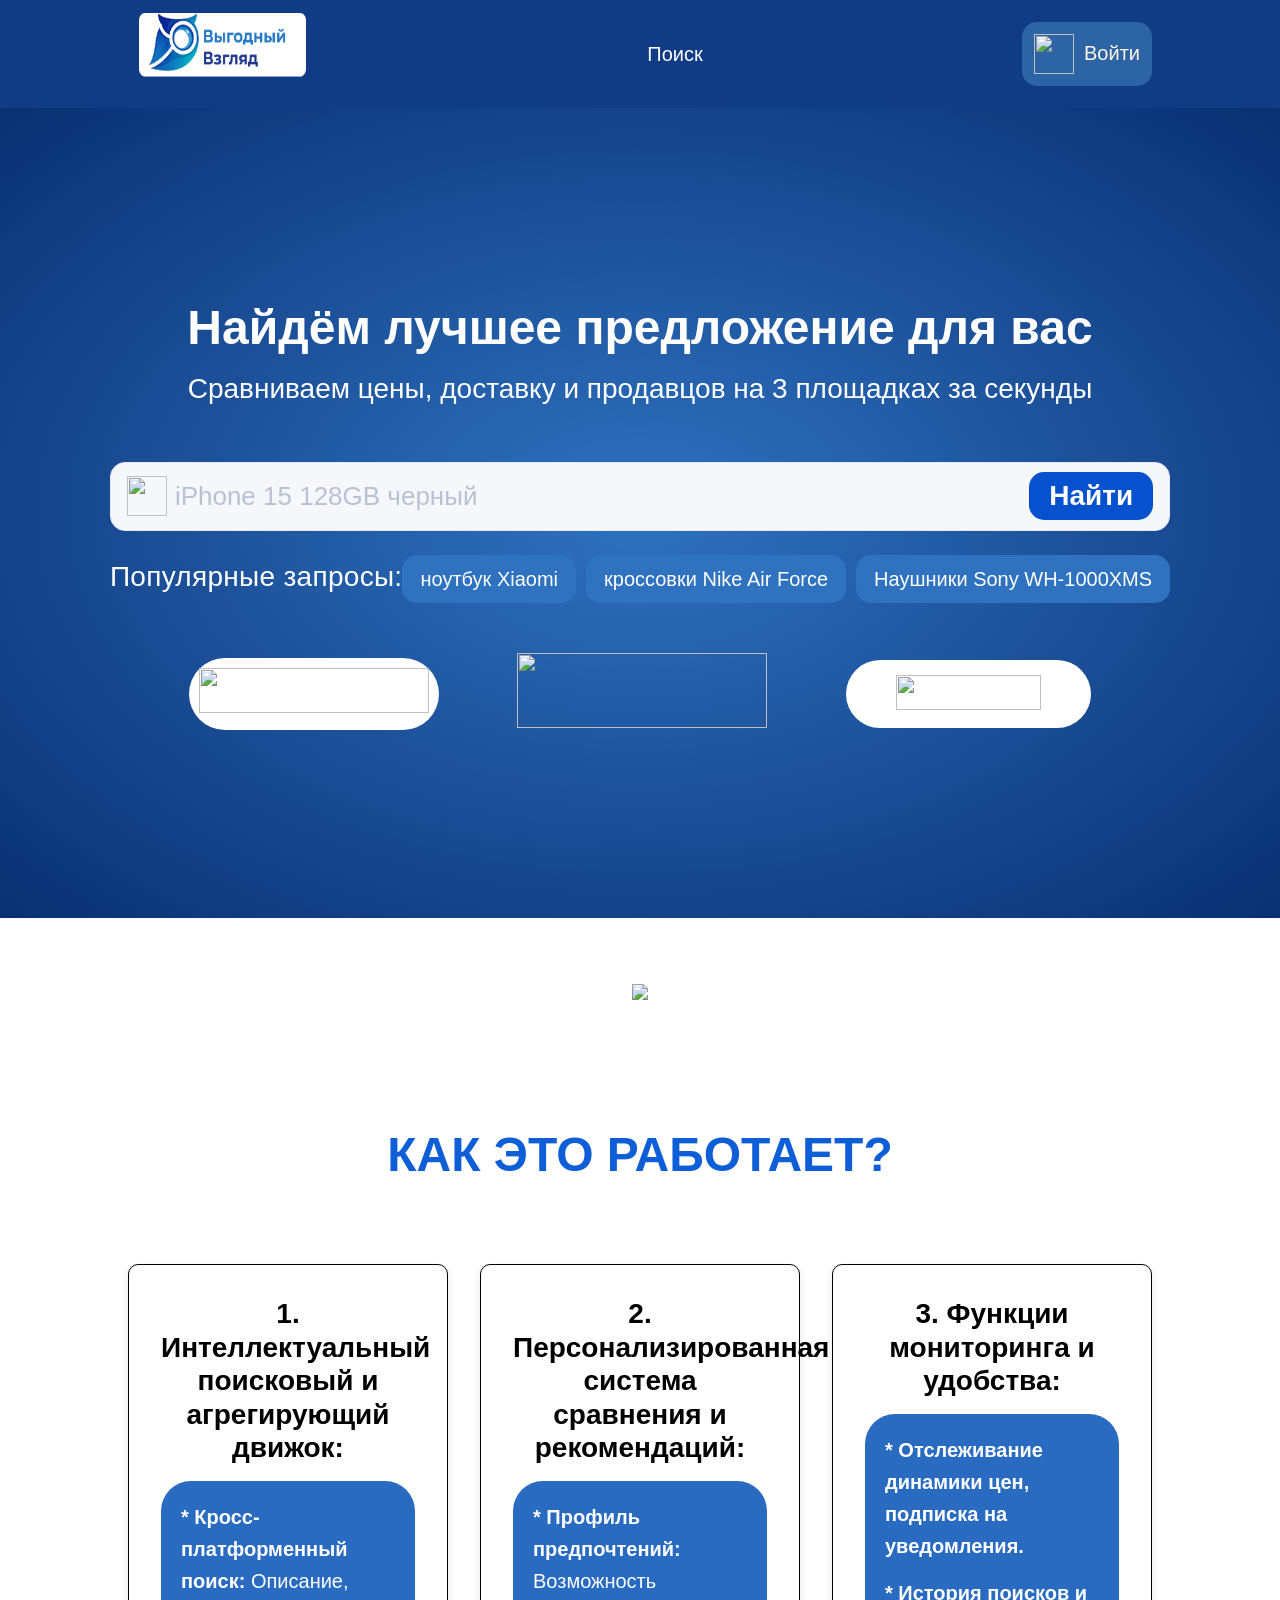
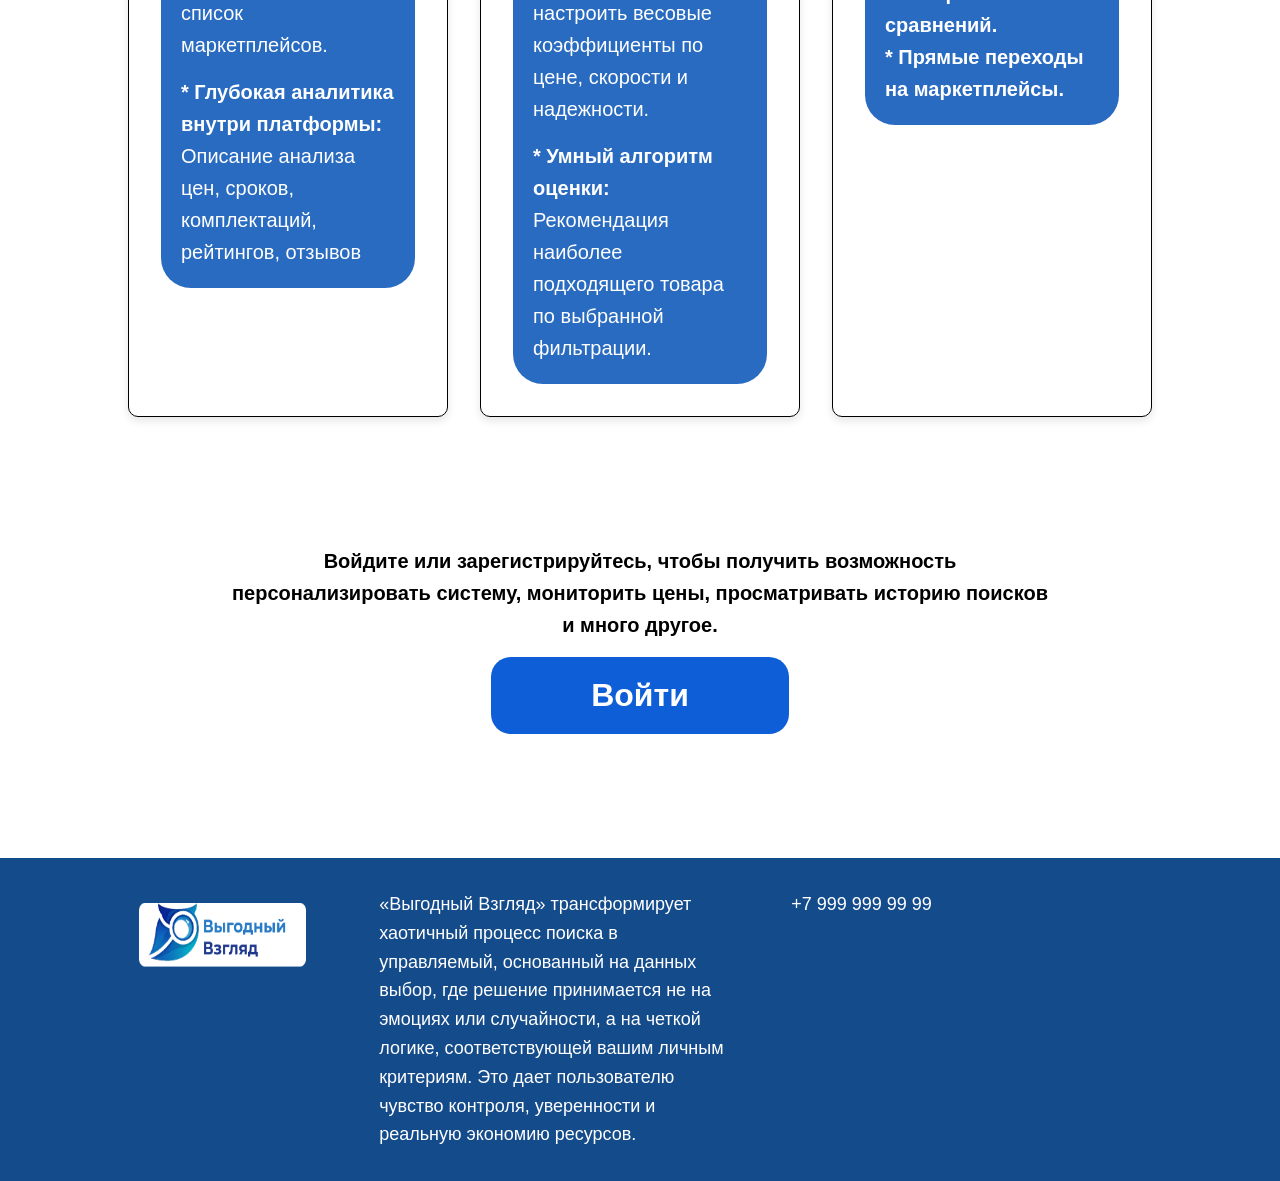
==== front/index.html @ 927b2764 "front" ====
<!DOCTYPE html>
<html lang="ru">
<head>
    <meta charset="UTF-8">
    <meta name="viewport" content="width=device-width, initial-scale=1.0">
    <title>Выгодный взгляд</title>
    <link rel="stylesheet" href="css/style_index.css">
</head>
<body>
    
    <header class="header">
        <div class="container">
            <div class="logo"><a href="index.html"><img class="logo-img" src="img/logo.png" alt="logo"></div></a>
            <nav class="nav">
                <ul>
                    <li id="search"><a href="compare.html">Поиск</a></li>
                    <li id="track"><a href="/monitoring.html">Отслеживание цен</a></li>
                    <li id="history"><a href="/search_history.html">История поиска</a></li>
                </ul>
            </nav>
            <div class="buttom-input">
                <button id="userAuthButton" class="buttom-input">
                    <!-- Содержимое менятся через JS -->
                </button>
            </div>
        </div>
    </header>

    
    <section class="hero">
        <div class="container" style="display: flex; justify-content: space-between; padding: 0px;min-height: 90vh;">
            <div class="hero-content">
                <h1>Найдём лучшее предложение для вас</h1>
                <p>Сравниваем цены, доставку и продавцов на 3 площадках за секунды</p>
                <div class="search-block">
                    <!-- Строка поиска с кнопкой Найти -->
                    <div class="search-wrapper">
                        <div class="search-icon">
                            <img src="/img/input-black.png" style="height: 40px; width: 40px;">
                        </div>
                        <input type="text" class="search-input" id="searchInput" placeholder="iPhone 15 128GB черный" autocomplete="off">
                        <button class="search-btn" id="searchBtn">Найти</button>
                    </div>

                    <!-- Популярные запросы -->
                    <div class="popular-section">
                        <div class="popular-title">Популярные запросы:</div>
                        <div class="chips" id="chipsContainer">
                            <span class="chip" data-query="ноутбук Xiaomi">ноутбук Xiaomi</span>
                            <span class="chip" data-query="кроссовки Nike Air Force">кроссовки Nike Air Force</span>
                            <span class="chip" data-query="Наушники Sony WH-1000XMS">Наушники Sony WH-1000XMS</span>
                        </div>
                    </div>
                </div>
                <div class="img-search">
                    <div class="yandex">
                        <img src="/img/yandex.png" style="width: 230px; height: 45px;">
                    </div>
                    <div>
                        <img src="/img/wb.png" style="width: 250px; height: 75px;">
                    </div>
                    <div class="ozon">
                        <img src="/img/ozon.png" style="width: 145px; height: 35px;">
                    </div>
                </div>
            </div>
        </div>
    </section>

    
    <section class="services">
        <div class="container">
            <div style="text-align: center;">
                <img src="/img/skills.png"> 
            </div>
            <h3>КАК ЭТО РАБОТАЕТ?</h3>
            <div class="service-grid">
                <div class="service-card">
                    <div class="icon">
                        <h3>1. Интеллектуальный поисковый и агрегирующий движок:</h3>
                    </div>
                    <div class="text-card">
                        <p style="padding-bottom: 15px;"><strong>*  Кросс-платформенный     поиск:</strong> Описание, список маркетплейсов.</p>
                        <p><strong>*   Глубокая аналитика внутри платформы:</strong> Описание анализа цен, сроков, комплектаций, рейтингов, отзывов</p>
                    </div>
                </div>
                <div class="service-card">
                    <div class="icon">
                        <h3>2. Персонализированная система сравнения и рекомендаций:</h3>
                    </div>
                    <div class="text-card">
                        <p style="padding-bottom: 15px;"><strong>*  Профиль предпочтений:</strong> Возможность настроить весовые коэффициенты по цене, скорости и надежности.</p>
                        <p><strong>*   Умный алгоритм оценки:</strong> Рекомендация наиболее подходящего товара по выбранной фильтрации.</p>
                    </div>
                </div>
                <div class="service-card">
                    <div class="icon">
                        <h3>3. Функции мониторинга и удобства:</h3>
                    </div>
                    <div class="text-card">
                        <p style="padding-bottom: 15px;"><strong>*  Отслеживание динамики цен,  подписка на уведомления.</strong></p>
                        <p><strong>*   История поисков и сравнений.</strong></p>
                        <p><strong>*   Прямые переходы на маркетплейсы.</strong></p>
                    </div>
                </div>
            </div>
        </div>
    </section>
   
    <section class="cta" id="ctasection">
        <div class="container">
            <div class="cta-content">
                <h2>Войдите или зарегистрируйтесь, чтобы получить возможность персонализировать систему, мониторить цены, просматривать историю поисков  и много другое.</h2>
                <div style="text-align: center;">
                    <a href="input.html"> <button class="cta-button">Войти</button></a>
                </div>
            </div>
        </div>
    </section>

    
    <footer class="footer">
        <div class="container">
            <div class="logo"><a href="index.html"><img class="logo-img" src="img/logo.png" alt="logo"></div></a>
            <p>«Выгодный Взгляд» трансформирует хаотичный процесс поиска в управляемый, основанный на данных выбор, где решение принимается 
                не на эмоциях или случайности, а на четкой логике, соответствующей вашим личным критериям. Это дает пользователю 
                чувство контроля, уверенности и реальную экономию ресурсов.</p>
            <p>+7 999 999 99 99</p>
        </div>
    </footer>
   
    <script src="js/auth.js"></script>
    <script src="js/search.js"></script>
</body>
</html>
---- front/css/style_index.css ----
* {
    margin: 0;
    padding: 0;
    box-sizing: border-box;
}

body {
    font-family: 'Arial', sans-serif;
    line-height: 1.6;
    color: #333;
}

.container {
    margin: 0 auto;
    padding: 0 10%;
}

/* Шапка */
.header {
    background-color: #0F3C85;
    top: 0;
    z-index: 100;
}

.header .container {
    display: flex;
    justify-content: space-between;
    align-items: center;
}


.logo-img {
    height: 100px;
    width: 200px;
}

.button-help {
    background: #AF6425 ;
    padding: 1%;
    border-radius: 30px ;
    text-decoration: none;
    color: #FFF;
    font-size: 24px;
    border: 3px solid #000000;
}

.nav{
    display: flex;
}

.nav ul {
    display: flex;
    list-style: none;
    gap: 5rem;
    justify-content: center;
}

.nav a {
    color: #FFF;
    text-decoration: none;
    transition: color 0.3s;
    font-size: 20px;
    padding: 15px;
}

.nav a:hover {
    background: #267AC699;
    border-radius: 30px;
    transition: 0.7s;
}

.buttom-input{
    cursor: pointer;
    display: flex;
    align-items: center;
    border: none;
    border-radius: 15px;
    color: #FFF7E6;
    background-color: #2C64A6;
    font-size: 20px;
    gap: 10px;
    padding: 6px;
}


/* Hero секция */
.hero {
    text-align: center;
    background: radial-gradient(#2F72C0, #093073);
}

.hero-content{
    margin: auto;
}

.hero h1{
    color: #FFF;
    font-size: 48px;
}

.hero p {
    color: #FFF;
    font-size: 28px;
    font-weight: 400;
    margin-bottom: 50px;
}

.search-block {
    width: 100%;
}

/* Строка поиска */
.search-wrapper {
    display: flex;
    align-items: center;
    background: #f5f7fb;
    border-radius: 15px;
    padding: 4px 16px;
    border: 1px solid #e2e8f0;
    transition: all 0.2s;
}

.search-wrapper:focus-within {
    border-color: #007aff;
    background: white;
    box-shadow: 0 0 0 3px rgba(0, 122, 255, 0.1);
}

.search-icon {
    display: flex;
    align-items: center;
    margin-right: 8px;
}

.search-input {
    flex: 1;
    border: none;
    background: transparent;
    padding: 14px 0;
    font-size: 26px;
    outline: none;
    font-family: inherit;
}

.search-input::placeholder {
    color: #b9c2d4;
}

.search-btn {
    background: #0651CE;
    border: none;
    color: white;
    padding: 8px 20px;
    border-radius: 15px;
    font-size: 28px;
    font-weight: 600;
    cursor: pointer;
    transition: all 0.2s;
    font-family: inherit;
    white-space: nowrap;
}

.search-btn:hover {
    background: #005fc1;
    transform: scale(0.98);
}

.search-btn:active {
    transform: scale(0.96);
}

.clear-btn {
    background: none;
    border: none;
    font-size: 18px;
    cursor: pointer;
    padding: 0 4px;
    opacity: 0;
    visibility: hidden;
    transition: all 0.15s;
    font-weight: 500;
}

.clear-btn.visible {
    opacity: 1;
    visibility: visible;
}

.clear-btn:hover {
    color: #1f2a3e;
}

/* Популярные запросы */
.popular-section {
    margin-top: 24px;
    display: flex;
    justify-content: center;
}

.popular-title {
    color: #FFF;
    font-size: 28px;
    font-weight: 500;
    letter-spacing: 0.3px;
}

.chips {
    display: flex;
    flex-wrap: wrap;
    gap: 10px;
}

.chip {
    background: #2F72C0;
    padding: 8px 18px;
    border-radius: 15px;
    font-size: 20px;
    cursor: pointer;
    color: #FFF;
    transition: all 0.2s;
}

.chip:hover {
    background: #378cf5;
    transform: translateY(-1px);
}

.chip:active {
    transform: scale(0.97);
}

.img-search {
    display: flex;
    justify-content: center;
    align-items: center;
    margin-top: 50px;
}

.yandex {
    background: #FFF;
    border-radius: 50px;
    padding: 10px 10px 10px 10px;
    margin: auto;
}

.ozon {
    background: #FFF;
    border-radius: 50px;
    padding: 15px 50px 10px 50px;
    margin: auto; 
}

/* Услуги */
.services {
    padding: 4rem 0;
    min-height: 90vh;
}

.services h3{
    color: #0E5FD7;
    font-size: 48px;
    font-weight: bold;
    text-align: center;
    margin-top: 110px;
    margin-bottom: 70px;
}

.service-grid {
    display: grid;
    grid-template-columns: repeat(auto-fit, minmax(200px, 1fr));
    gap: 2rem;
}

.service-card {
    padding: 2rem;
    border-radius: 10px;
    box-shadow: 0 4px 8px rgba(0,0,0,0.1);
    border: 1px solid #000000;
}

.service-card .icon {
    font-size: 3rem;
    margin-bottom: 1rem;
}

.service-card .text-card {
    background: #286BC1;
    border-radius: 30px;
    padding: 20px;
}

.service-card h3 {
    color: #000;
    margin-bottom: 1rem;
    font-size: 28px;
    line-height: 1.2;
    margin: 0px;
}

.service-card p {
    text-align: left;
    font-size: 20px;
    color: #FFF;
}

/* Процесс */
.process {
    padding: 4rem 0;
    background-color: #FFF8DC;
}

.process h2 {
    text-align: center;
    font-size: 2.5rem;
    color: #985D3C;
    margin-bottom: 3rem;
}

.process-steps {
    list-style: none;
    counter-reset: step-counter;
}

.process-steps li {
    counter-increment: step-counter;
    margin-bottom: 2rem;
    padding-left: 2rem;
    position: relative;
}

.process-steps li::before {
    content: counter(step-counter) ".";
    position: absolute;
    left: 0;
    color: #985D3C;
    font-weight: bold;
    font-size: 1.5rem;
}

.process-steps p {
    font-size: 20px; 
}

/* CTA */
.cta {
    text-align: center;
    padding: 4rem 0;
    background-color: #FFF;
    color: #000;
    margin: 0 10%;
}


.cta h2 {
    font-size: 20px;
    margin-bottom: 1rem;
}

.cta p {
    font-size: 1.2rem;
    margin-bottom: 2rem;
}

.cta-button {
    background-color: #0E5FD7;
    color: #fff;
    border: none;
    padding: 20px 100px;
    font-size: 32px;
    font-weight: bold;
    border-radius: 20px;
    cursor: pointer;
    transition: background-color 0.3s;
    margin-bottom: 60px;
}

.cta-button:hover {
    background-color: #07377d;
}

/* Футер */
.footer {
    background-color: #144B8B;
    color: #FFF;
    padding: 2rem 0;
}

.footer .container{
    display: flex;
    justify-content: start;
    gap: 5%;
}

.footer .logo {
    font-size: 2rem;
    margin: 0;
}

.footer p{
    width: 90%;
    font-size: 18px;
}

/* Адаптивность */
@media (max-width: 768px) {
    .header .container {
        gap: 1rem;
    }

    .header img {
        display: none;
    }

    .nav ul {
        gap: 1rem;
    }

    .header a {
        font-size: 18px;
    }

    .hero h1 {
        font-size: 2rem;
    }

    .service-grid {
        grid-template-columns: 1fr;
    }

    .process h2 {
        font-size: 2rem;
    }

    /* Скрытие изображений на планшетах */
    .img-search,
    .services > .container > div:first-child {
        display: none;
    }

    .footer p {
        display: none;
    }
}
@media (max-width: 480px) {
    .nav a {
        font-size: 14px;
    }

    .img-search,
    .services > .container > div:first-child {
        display: none;
    }
}
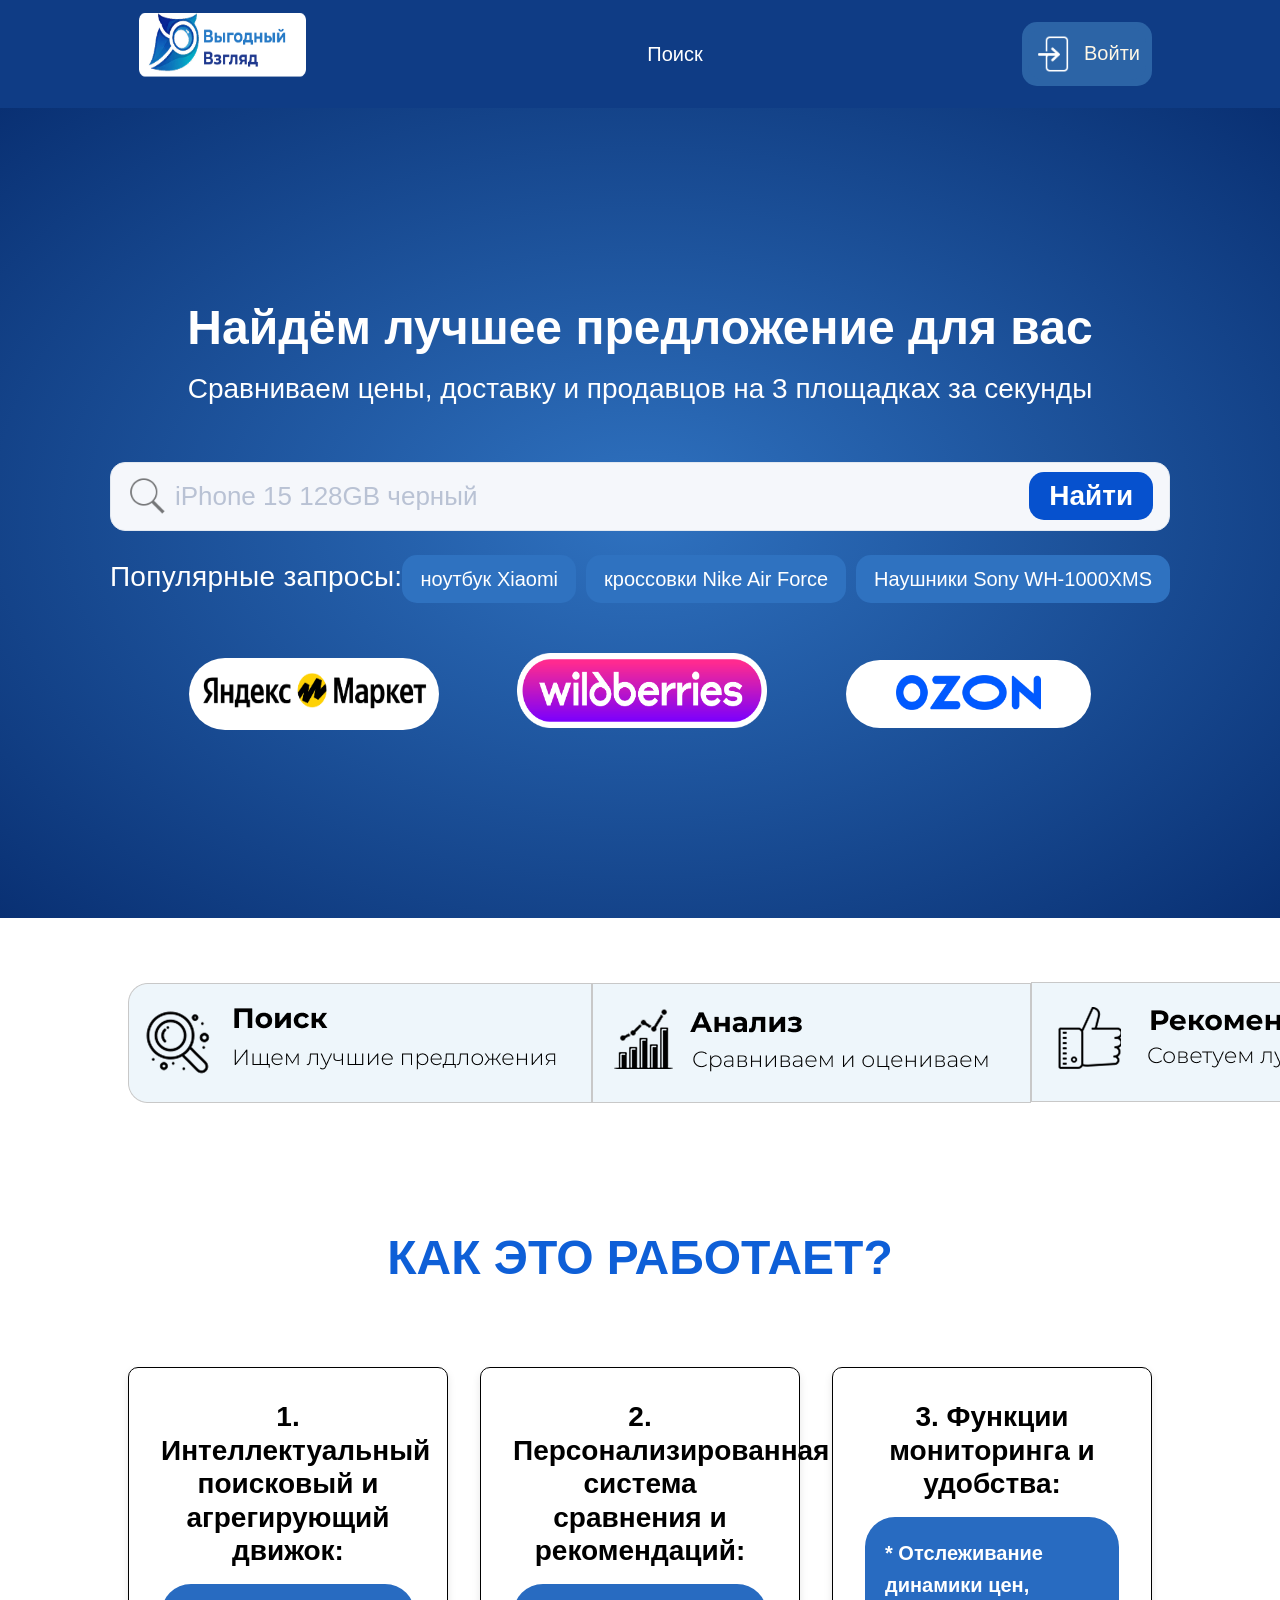
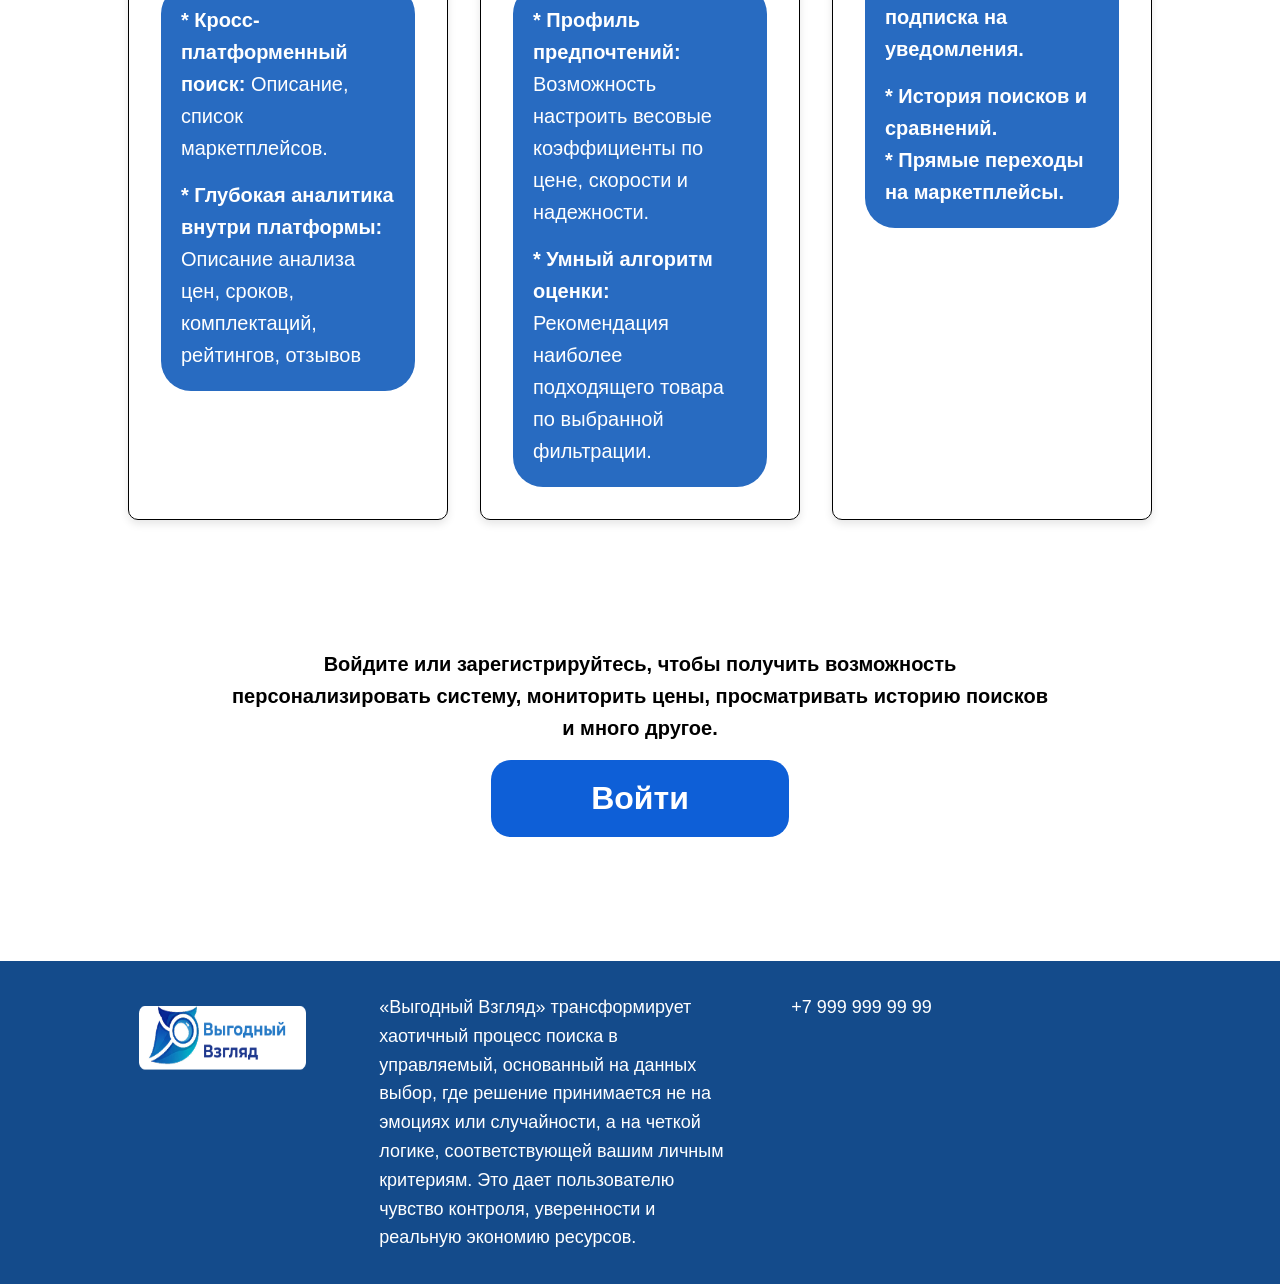
==== commit 59d044bd: "Поправила отображение статических файлов" ====
--- a/front/index.html
+++ b/front/index.html
@@ -4,18 +4,18 @@
     <meta charset="UTF-8">
     <meta name="viewport" content="width=device-width, initial-scale=1.0">
     <title>Выгодный взгляд</title>
-    <link rel="stylesheet" href="css/style_index.css">
+    <link rel="stylesheet" href="./css/style_index.css">
 </head>
 <body>
     
     <header class="header">
         <div class="container">
-            <div class="logo"><a href="index.html"><img class="logo-img" src="img/logo.png" alt="logo"></div></a>
+            <div class="logo"><a href="./index.html"><img class="logo-img" src="./img/logo.png" alt="logo"></div></a>
             <nav class="nav">
                 <ul>
-                    <li id="search"><a href="compare.html">Поиск</a></li>
-                    <li id="track"><a href="/monitoring.html">Отслеживание цен</a></li>
-                    <li id="history"><a href="/search_history.html">История поиска</a></li>
+                    <li id="search"><a href="./compare.html">Поиск</a></li>
+                    <li id="track"><a href="./monitoring.html">Отслеживание цен</a></li>
+                    <li id="history"><a href="./search_history.html">История поиска</a></li>
                 </ul>
             </nav>
             <div class="buttom-input">
@@ -36,7 +36,7 @@
                     <!-- Строка поиска с кнопкой Найти -->
                     <div class="search-wrapper">
                         <div class="search-icon">
-                            <img src="/img/input-black.png" style="height: 40px; width: 40px;">
+                            <img src="./img/input-black.png" style="height: 40px; width: 40px;">
                         </div>
                         <input type="text" class="search-input" id="searchInput" placeholder="iPhone 15 128GB черный" autocomplete="off">
                         <button class="search-btn" id="searchBtn">Найти</button>
@@ -54,13 +54,13 @@
                 </div>
                 <div class="img-search">
                     <div class="yandex">
-                        <img src="/img/yandex.png" style="width: 230px; height: 45px;">
+                        <img src="./img/yandex.png" style="width: 230px; height: 45px;">
                     </div>
                     <div>
-                        <img src="/img/wb.png" style="width: 250px; height: 75px;">
+                        <img src="./img/wb.png" style="width: 250px; height: 75px;">
                     </div>
                     <div class="ozon">
-                        <img src="/img/ozon.png" style="width: 145px; height: 35px;">
+                        <img src="./img/ozon.png" style="width: 145px; height: 35px;">
                     </div>
                 </div>
             </div>
@@ -71,7 +71,7 @@
     <section class="services">
         <div class="container">
             <div style="text-align: center;">
-                <img src="/img/skills.png"> 
+                <img src="./img/skills.png"> 
             </div>
             <h3>КАК ЭТО РАБОТАЕТ?</h3>
             <div class="service-grid">
@@ -112,7 +112,7 @@
             <div class="cta-content">
                 <h2>Войдите или зарегистрируйтесь, чтобы получить возможность персонализировать систему, мониторить цены, просматривать историю поисков  и много другое.</h2>
                 <div style="text-align: center;">
-                    <a href="input.html"> <button class="cta-button">Войти</button></a>
+                    <a href="./input.html"> <button class="cta-button">Войти</button></a>
                 </div>
             </div>
         </div>
@@ -121,7 +121,7 @@
     
     <footer class="footer">
         <div class="container">
-            <div class="logo"><a href="index.html"><img class="logo-img" src="img/logo.png" alt="logo"></div></a>
+            <div class="logo"><a href="./index.html"><img class="logo-img" src="./img/logo.png" alt="logo"></div></a>
             <p>«Выгодный Взгляд» трансформирует хаотичный процесс поиска в управляемый, основанный на данных выбор, где решение принимается 
                 не на эмоциях или случайности, а на четкой логике, соответствующей вашим личным критериям. Это дает пользователю 
                 чувство контроля, уверенности и реальную экономию ресурсов.</p>
@@ -129,7 +129,7 @@
         </div>
     </footer>
    
-    <script src="js/auth.js"></script>
-    <script src="js/search.js"></script>
+    <script src="./js/auth.js"></script>
+    <script src="./js/search.js"></script>
 </body>
 </html>
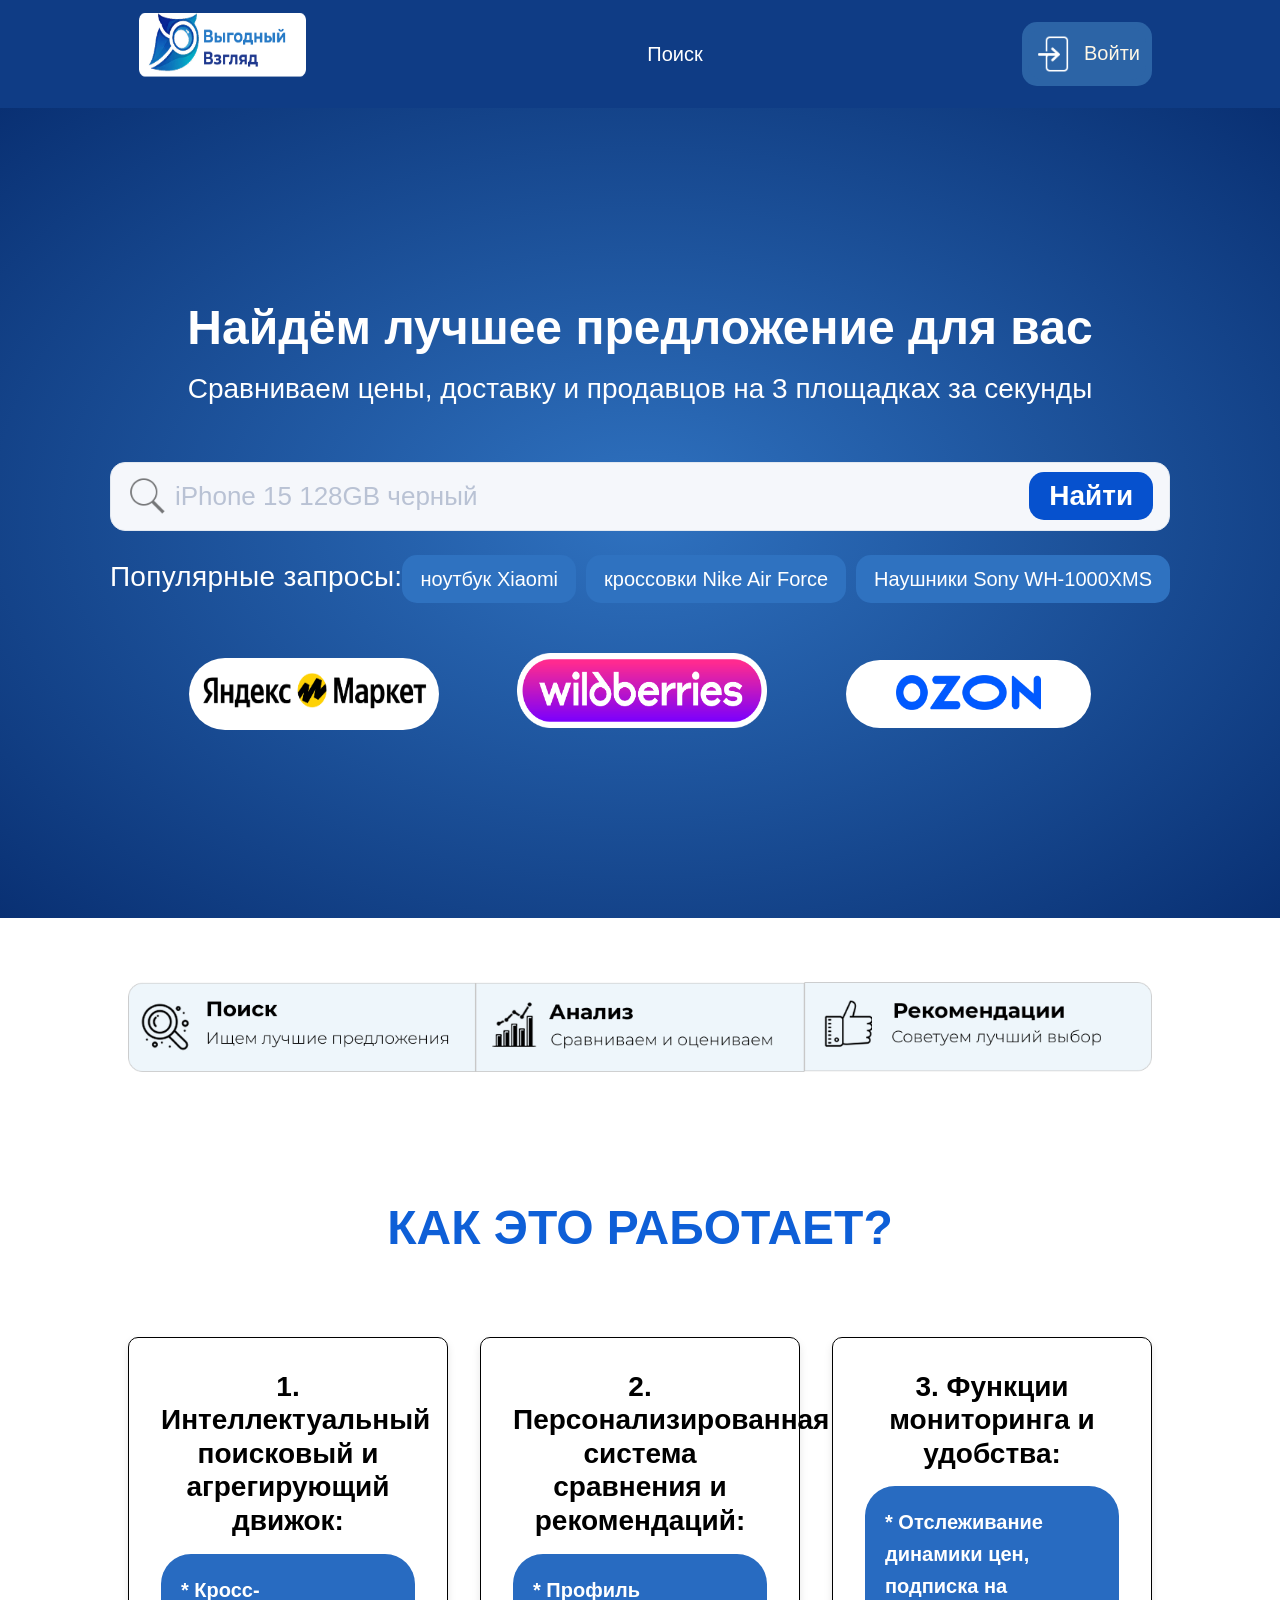
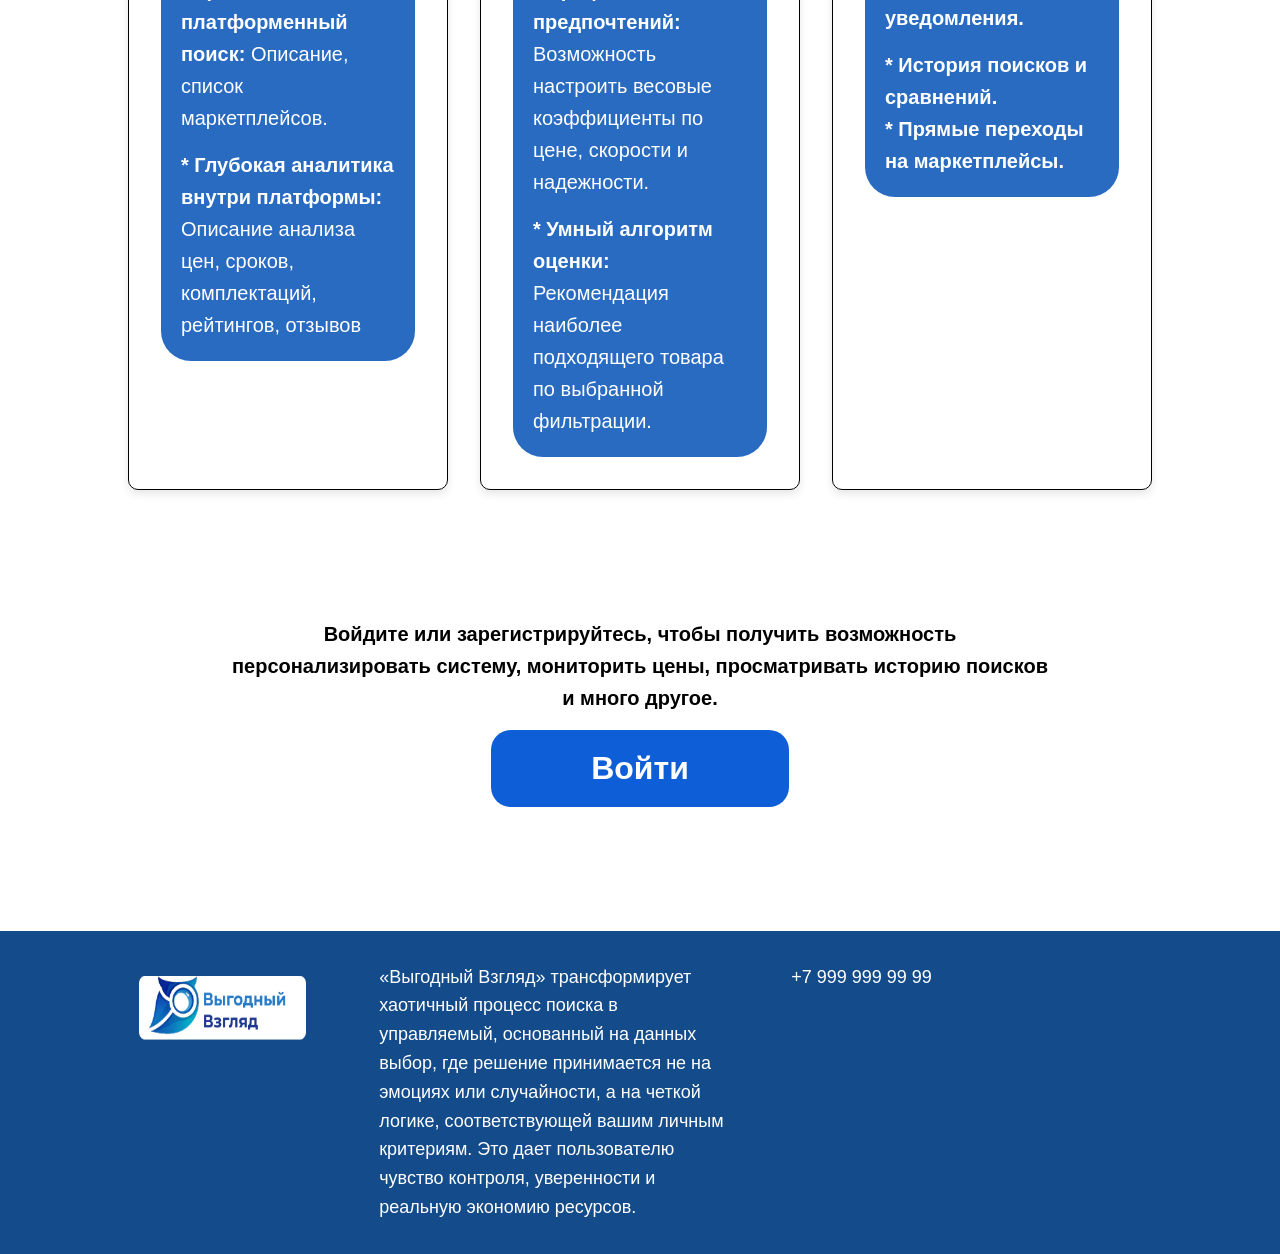
==== commit ab9d333b: "поправила фронт" ====
--- a/front/index.html
+++ b/front/index.html
@@ -71,7 +71,7 @@
     <section class="services">
         <div class="container">
             <div style="text-align: center;">
-                <img src="./img/skills.png"> 
+                <img src="./img/skills.png" style="width: 100%;"> 
             </div>
             <h3>КАК ЭТО РАБОТАЕТ?</h3>
             <div class="service-grid">
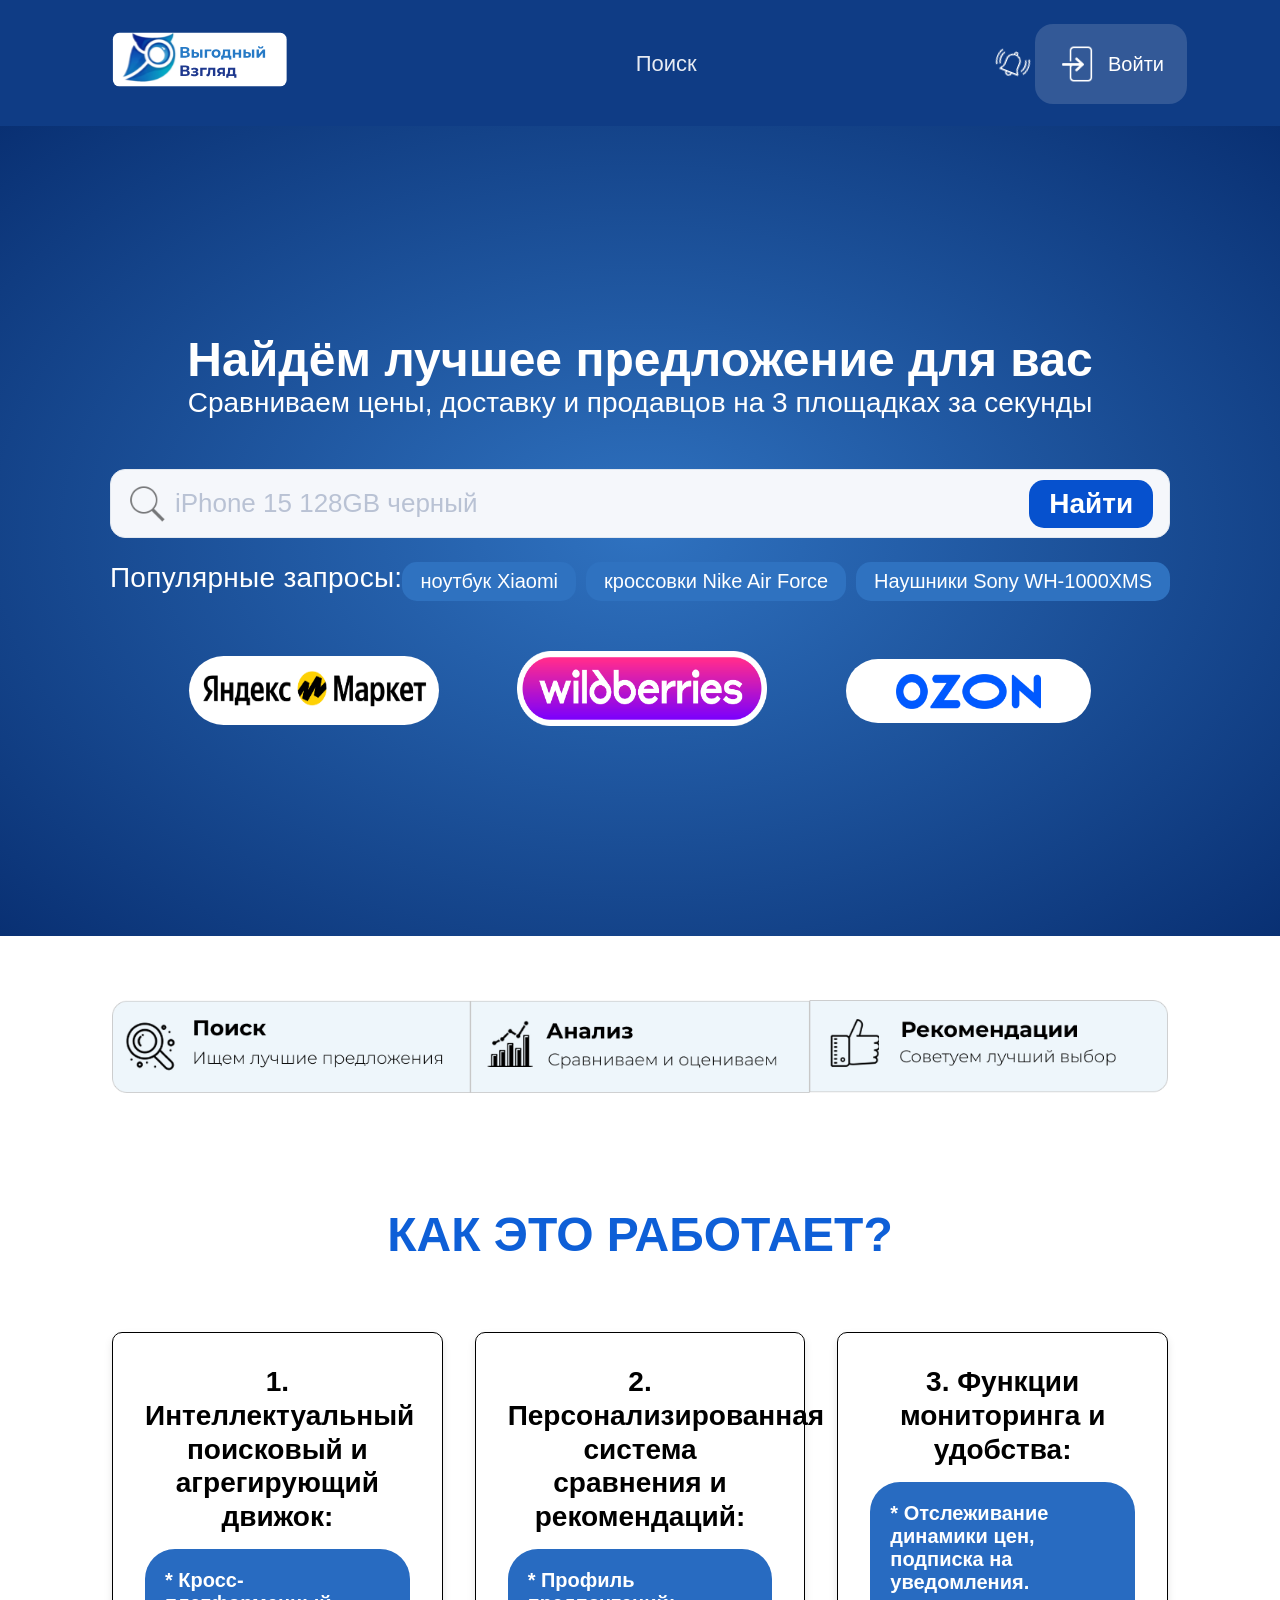
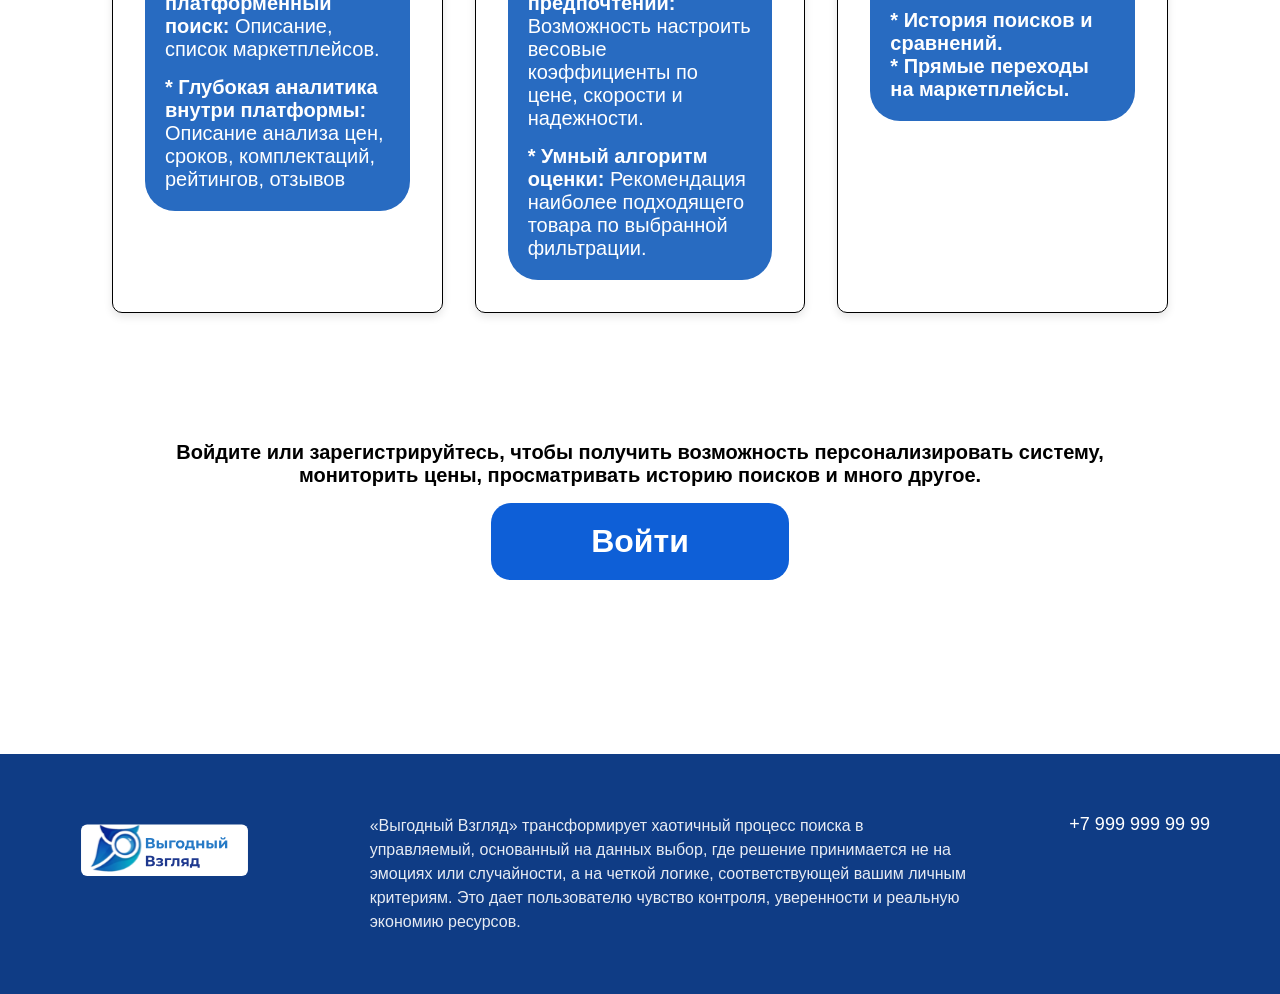
==== commit 53d3ea0f: "Поправила логику авторизации и соединила поиск" ====
--- a/front/index.html
+++ b/front/index.html
@@ -1,32 +1,77 @@
 <!DOCTYPE html>
 <html lang="ru">
+
 <head>
     <meta charset="UTF-8">
     <meta name="viewport" content="width=device-width, initial-scale=1.0">
     <title>Выгодный взгляд</title>
+    <link rel="stylesheet" href="./css/style_main.css">
     <link rel="stylesheet" href="./css/style_index.css">
 </head>
+
 <body>
-    
     <header class="header">
-        <div class="container">
-            <div class="logo"><a href="./index.html"><img class="logo-img" src="./img/logo.png" alt="logo"></div></a>
-            <nav class="nav">
-                <ul>
-                    <li id="search"><a href="./compare.html">Поиск</a></li>
-                    <li id="track"><a href="./monitoring.html">Отслеживание цен</a></li>
-                    <li id="history"><a href="./search_history.html">История поиска</a></li>
-                </ul>
-            </nav>
-            <div class="buttom-input">
-                <button id="userAuthButton" class="buttom-input">
-                    <!-- Содержимое менятся через JS -->
+        <div class="header-container">
+
+            <!-- ЛОГО -->
+            <a href="./index.html" class="header_logo">
+                <img class="header_logo-image" src="./img/logo.svg" alt="Логотип проекта">
+            </a>
+
+            <!-- НАВИГАЦИЯ -->
+            <div class="header_content_menu">
+                <nav class="header__menu">
+
+                    <ul class="header__links-list">
+
+                        <!-- ПОИСК ВСЕГДА ДОСТУПЕН -->
+                        <li class="header__links-list-item_no-bullit">
+                            <a class="header__link" href="./compare.html">
+                                Поиск
+                            </a>
+                        </li>
+
+                        <!-- ТОЛЬКО ДЛЯ АВТОРИЗОВАННЫХ -->
+                        <li class="header__links-list-item_no-bullit" id="track">
+                            <a class="header__link" href="./monitoring.html">
+                                Отслеживание цен
+                            </a>
+                        </li>
+
+                        <!-- ТОЛЬКО ДЛЯ АВТОРИЗОВАННЫХ -->
+                        <li class="header__links-list-item_no-bullit" id="history">
+                            <a class="header__link" href="./search_history.html">
+                                История поиска
+                            </a>
+                        </li>
+
+                    </ul>
+
+                </nav>
+            </div>
+
+            <!-- ПРАВАЯ ЧАСТЬ -->
+            <div class="user-profile">
+
+                <img src="./img/message.svg" class="message-icon" alt="Сообщения">
+
+                <!--
+                href НЕ нужен!
+                JS сам решит:
+                - input.html
+                - profile.html
+            -->
+                <button class="profile-button" id="userAuthButton" type="button">
+                    <img src="./img/input.png" class="header__search-icon" alt="Профиль">
+
+                    <span>Войти</span>
                 </button>
+
             </div>
+
         </div>
     </header>
 
-    
     <section class="hero">
         <div class="container" style="display: flex; justify-content: space-between; padding: 0px;min-height: 90vh;">
             <div class="hero-content">
@@ -38,7 +83,8 @@
                         <div class="search-icon">
                             <img src="./img/input-black.png" style="height: 40px; width: 40px;">
                         </div>
-                        <input type="text" class="search-input" id="searchInput" placeholder="iPhone 15 128GB черный" autocomplete="off">
+                        <input type="text" class="search-input" id="searchInput" placeholder="iPhone 15 128GB черный"
+                            autocomplete="off">
                         <button class="search-btn" id="searchBtn">Найти</button>
                     </div>
 
@@ -67,11 +113,11 @@
         </div>
     </section>
 
-    
+
     <section class="services">
         <div class="container">
             <div style="text-align: center;">
-                <img src="./img/skills.png" style="width: 100%;"> 
+                <img src="./img/skills.png" style="width: 100%;">
             </div>
             <h3>КАК ЭТО РАБОТАЕТ?</h3>
             <div class="service-grid">
@@ -80,8 +126,10 @@
                         <h3>1. Интеллектуальный поисковый и агрегирующий движок:</h3>
                     </div>
                     <div class="text-card">
-                        <p style="padding-bottom: 15px;"><strong>*  Кросс-платформенный     поиск:</strong> Описание, список маркетплейсов.</p>
-                        <p><strong>*   Глубокая аналитика внутри платформы:</strong> Описание анализа цен, сроков, комплектаций, рейтингов, отзывов</p>
+                        <p style="padding-bottom: 15px;"><strong>* Кросс-платформенный поиск:</strong> Описание, список
+                            маркетплейсов.</p>
+                        <p><strong>* Глубокая аналитика внутри платформы:</strong> Описание анализа цен, сроков,
+                            комплектаций, рейтингов, отзывов</p>
                     </div>
                 </div>
                 <div class="service-card">
@@ -89,8 +137,10 @@
                         <h3>2. Персонализированная система сравнения и рекомендаций:</h3>
                     </div>
                     <div class="text-card">
-                        <p style="padding-bottom: 15px;"><strong>*  Профиль предпочтений:</strong> Возможность настроить весовые коэффициенты по цене, скорости и надежности.</p>
-                        <p><strong>*   Умный алгоритм оценки:</strong> Рекомендация наиболее подходящего товара по выбранной фильтрации.</p>
+                        <p style="padding-bottom: 15px;"><strong>* Профиль предпочтений:</strong> Возможность настроить
+                            весовые коэффициенты по цене, скорости и надежности.</p>
+                        <p><strong>* Умный алгоритм оценки:</strong> Рекомендация наиболее подходящего товара по
+                            выбранной фильтрации.</p>
                     </div>
                 </div>
                 <div class="service-card">
@@ -98,19 +148,21 @@
                         <h3>3. Функции мониторинга и удобства:</h3>
                     </div>
                     <div class="text-card">
-                        <p style="padding-bottom: 15px;"><strong>*  Отслеживание динамики цен,  подписка на уведомления.</strong></p>
-                        <p><strong>*   История поисков и сравнений.</strong></p>
-                        <p><strong>*   Прямые переходы на маркетплейсы.</strong></p>
+                        <p style="padding-bottom: 15px;"><strong>* Отслеживание динамики цен, подписка на
+                                уведомления.</strong></p>
+                        <p><strong>* История поисков и сравнений.</strong></p>
+                        <p><strong>* Прямые переходы на маркетплейсы.</strong></p>
                     </div>
                 </div>
             </div>
         </div>
     </section>
-   
+
     <section class="cta" id="ctasection">
         <div class="container">
             <div class="cta-content">
-                <h2>Войдите или зарегистрируйтесь, чтобы получить возможность персонализировать систему, мониторить цены, просматривать историю поисков  и много другое.</h2>
+                <h2>Войдите или зарегистрируйтесь, чтобы получить возможность персонализировать систему, мониторить
+                    цены, просматривать историю поисков и много другое.</h2>
                 <div style="text-align: center;">
                     <a href="./input.html"> <button class="cta-button">Войти</button></a>
                 </div>
@@ -118,18 +170,30 @@
         </div>
     </section>
 
-    
+
     <footer class="footer">
-        <div class="container">
-            <div class="logo"><a href="./index.html"><img class="logo-img" src="./img/logo.png" alt="logo"></div></a>
-            <p>«Выгодный Взгляд» трансформирует хаотичный процесс поиска в управляемый, основанный на данных выбор, где решение принимается 
-                не на эмоциях или случайности, а на четкой логике, соответствующей вашим личным критериям. Это дает пользователю 
-                чувство контроля, уверенности и реальную экономию ресурсов.</p>
-            <p>+7 999 999 99 99</p>
+        <div class="footer-container">
+            <div class="footer-logo">
+                <a href="./index.html"><img src="./img/logo.svg" alt="Выгодный Взгляд" class="footer-logo-image"></a>
+            </div>
+
+            <div class="footer-info">
+                <p class="footer-text">
+                    «Выгодный Взгляд» трансформирует хаотичный процесс поиска в управляемый,
+                    основанный на данных выбор, где решение принимается не на эмоциях или случайности,
+                    а на четкой логике, соответствующей вашим личным критериям. Это дает пользователю
+                    чувство контроля, уверенности и реальную экономию ресурсов.
+                </p>
+            </div>
+
+            <div class="footer-contacts">
+                <a href="tel:+79999999999" class="footer-phone">+7 999 999 99 99</a>
+            </div>
         </div>
     </footer>
-   
+
     <script src="./js/auth.js"></script>
-    <script src="./js/search.js"></script>
+    <script src="./js/index-search.js"></script>
 </body>
-</html>
+
+</html>
--- a/front/css/style_main.css
+++ b/front/css/style_main.css
@@ -0,0 +1,194 @@
+*,
+*::before,
+*::after {
+  box-sizing: border-box;
+}
+h1,
+h2,
+h3,
+h4,
+h5,
+h6,
+p,
+ul,
+ol,
+li,
+blockquote {
+  margin: 0;
+  padding: 0;
+}
+body {
+  width: 100%;
+  margin: 0 auto;
+  font-family: Montserrat, sans-serif;
+}
+.header {
+    background-color: #0F3C85; 
+    padding: 22px 93px 20px 69px;
+    font-family: Montserrat, sans-serif; 
+}
+
+.header-container {
+    display: flex;
+    align-items: center;
+    justify-content: space-between;
+
+    width: 100%;
+
+    margin: 0 auto;
+    gap: 5em;
+}
+
+/* Логотип */
+.header_logo-image {
+    display: block;
+    height: 84px; 
+    width: 273px;
+}
+
+/* Меню */
+.header_content_menu {
+    flex: 1;
+
+    display: flex;
+    justify-content: center;
+}
+
+.header__links-list {
+    display: flex;
+    align-items: center;
+
+    list-style: none;
+
+    margin: 0;
+    padding: 0;
+
+    gap: 50px;
+}
+.header__link, .header__link_active {
+    text-decoration: none;
+    color: #ffffff;
+    font-size: 22px;
+    padding: 10px 15px;
+    display: block;
+    opacity: 0.9;
+    transition: background 0.3s, opacity 0.3s;
+}
+
+/* Активный пункт (как синий квадрат на скрине) */
+.header__link_active {
+    background: #267AC699;
+    border-radius: 30px;
+    opacity: 1;
+}
+
+.header__link:hover {
+    transition: 0.7s;
+    background: #267AC699;
+    border-radius: 30px;
+}
+
+/* --- ПРАВАЯ ЧАСТЬ: Личный кабинет --- */
+.user-profile {
+    display: flex;
+    align-items: center;
+}
+.message-icon{
+    width: 2.8em;
+    height: 2.8em;
+    cursor: pointer;
+}
+.profile-button {
+    display: flex;
+    align-items: center;
+    gap: 10px;
+    background-color: rgba(255, 255, 255, 0.15); /* Полупрозрачная подложка */
+    color: #ffffff;
+    text-decoration: none;
+    padding: 20px 23px;
+    border-radius: 18px; /* Скругление как на макете */
+    font-size: 20px;
+    transition: background 0.2s ease;
+    border: none;
+    outline: none;
+}
+
+.profile-button:hover {
+    background-color: rgba(255, 255, 255, 0.25);
+}
+
+/* Стили для иконки (лупы) внутри кнопки */
+.header__search-icon {
+    display: block;
+    width: 15%;
+    height: 15%;
+    fill: none;
+    stroke: #ffffff;
+    stroke-width: 2;
+}
+.main__search-icon{
+    display: block;
+    width: 4%;
+    height: 4%;
+    margin-left: 1em;    
+}
+
+.header__links-list-item_no-bullit, 
+.hader__linkes-list-item {
+    list-style: none;
+}
+.footer {
+    background-color: #0F3C85; /* Тот же цвет, что и в шапке */
+    padding: 60px 0;
+    color: #ffffff;
+    margin-top: 50px; /* Отступ от таблицы */
+}
+
+.footer-container {
+    display: flex;
+    align-items: flex-start; /* Выравнивание по верхнему краю */
+    justify-content: space-between;
+    max-width: 1440px; /* Подстройте под ваш макет */
+    margin: 0 auto;
+    padding: 0 70px;
+    gap: 40px;
+}
+
+/* Логотип в футере */
+.footer-logo {
+    flex: 0 0 200px;
+}
+
+.footer-logo-image {
+    width: 100%;
+    height: auto;
+}
+
+/* Блок с текстом */
+.footer-info {
+    flex: 1; /* Занимает всё свободное место в центре */
+    max-width: 600px;
+}
+
+.footer-text {
+    font-size: 16px;
+    line-height: 1.5;
+    opacity: 0.9;
+    text-align: left;
+}
+
+/* Блок контактов */
+.footer-contacts {
+    flex: 0 0 auto;
+    display: flex;
+    align-items: center;
+    height: 100%; /* Чтобы телефон был на одном уровне с началом текста */
+}
+
+.footer-phone {
+    color: #ffffff;
+    text-decoration: none;
+    font-size: 18px;
+    font-weight: 500;
+    transition: opacity 0.2s;
+}
--- a/front/css/style_index.css
+++ b/front/css/style_index.css
@@ -1,88 +1,3 @@
-* {
-    margin: 0;
-    padding: 0;
-    box-sizing: border-box;
-}
-
-body {
-    font-family: 'Arial', sans-serif;
-    line-height: 1.6;
-    color: #333;
-}
-
-.container {
-    margin: 0 auto;
-    padding: 0 10%;
-}
-
-/* Шапка */
-.header {
-    background-color: #0F3C85;
-    top: 0;
-    z-index: 100;
-}
-
-.header .container {
-    display: flex;
-    justify-content: space-between;
-    align-items: center;
-}
-
-
-.logo-img {
-    height: 100px;
-    width: 200px;
-}
-
-.button-help {
-    background: #AF6425 ;
-    padding: 1%;
-    border-radius: 30px ;
-    text-decoration: none;
-    color: #FFF;
-    font-size: 24px;
-    border: 3px solid #000000;
-}
-
-.nav{
-    display: flex;
-}
-
-.nav ul {
-    display: flex;
-    list-style: none;
-    gap: 5rem;
-    justify-content: center;
-}
-
-.nav a {
-    color: #FFF;
-    text-decoration: none;
-    transition: color 0.3s;
-    font-size: 20px;
-    padding: 15px;
-}
-
-.nav a:hover {
-    background: #267AC699;
-    border-radius: 30px;
-    transition: 0.7s;
-}
-
-.buttom-input{
-    cursor: pointer;
-    display: flex;
-    align-items: center;
-    border: none;
-    border-radius: 15px;
-    color: #FFF7E6;
-    background-color: #2C64A6;
-    font-size: 20px;
-    gap: 10px;
-    padding: 6px;
-}
-
-
 /* Hero секция */
 .hero {
     text-align: center;
@@ -252,7 +167,7 @@
 
 /* Услуги */
 .services {
-    padding: 4rem 0;
+    padding: 4rem 7rem;
     min-height: 90vh;
 }
 
@@ -378,29 +293,6 @@
     background-color: #07377d;
 }
 
-/* Футер */
-.footer {
-    background-color: #144B8B;
-    color: #FFF;
-    padding: 2rem 0;
-}
-
-.footer .container{
-    display: flex;
-    justify-content: start;
-    gap: 5%;
-}
-
-.footer .logo {
-    font-size: 2rem;
-    margin: 0;
-}
-
-.footer p{
-    width: 90%;
-    font-size: 18px;
-}
-
 /* Адаптивность */
 @media (max-width: 768px) {
     .header .container {
